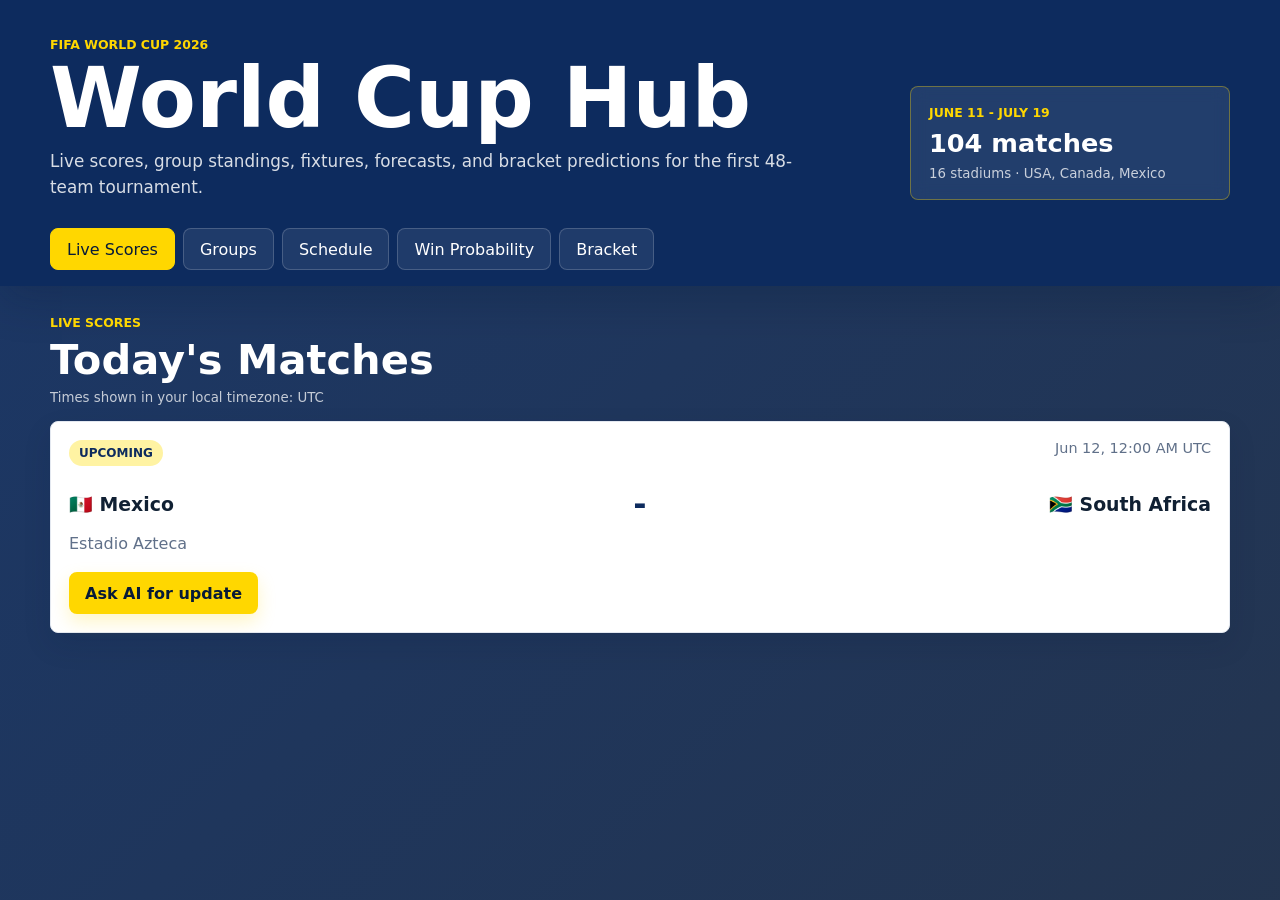
==== index.html @ c452107a "FIFA World Cup 2026 Hub - initial commit" ====
<!DOCTYPE html>
<html lang="en">
  <head>
    <meta charset="UTF-8">
    <meta name="viewport" content="width=device-width, initial-scale=1.0">
    <title>FIFA World Cup 2026 Hub</title>
    <link rel="stylesheet" href="style.css">
    <script src="config.js"></script>
    <script type="module" src="app.js"></script>
  </head>
  <body>
    <header class="site-header">
      <div class="hero">
        <div>
          <span class="eyebrow">FIFA World Cup 2026</span>
          <h1>World Cup Hub</h1>
          <p>Live scores, group standings, fixtures, forecasts, and bracket predictions for the first 48-team tournament.</p>
        </div>
        <div class="hero-card" aria-label="Tournament facts">
          <span>June 11 - July 19</span>
          <strong>104 matches</strong>
          <small>16 stadiums · USA, Canada, Mexico</small>
        </div>
      </div>
      <nav class="tabs" aria-label="World Cup sections">
        <button class="tab-btn active" type="button" data-tab="scores" aria-selected="true">Live Scores</button>
        <button class="tab-btn" type="button" data-tab="groups" aria-selected="false">Groups</button>
        <button class="tab-btn" type="button" data-tab="schedule" aria-selected="false">Schedule</button>
        <button class="tab-btn" type="button" data-tab="probability" aria-selected="false">Win Probability</button>
        <button class="tab-btn" type="button" data-tab="bracket" aria-selected="false">Bracket</button>
      </nav>
    </header>
    <main>
      <div id="tab-content" class="tab-content is-visible"></div>
    </main>
  </body>
</html>
---- style.css ----
:root {
  --navy: #0D2B5E;
  --navy-deep: #071A38;
  --gold: #FFD700;
  --gold-soft: #FFF3A3;
  --ink: #102033;
  --muted: #607089;
  --line: #E3E8F0;
  --surface: #FFFFFF;
  --page: #F4F7FB;
  --success: #138A43;
  --danger: #B42318;
  color-scheme: light;
}

* {
  box-sizing: border-box;
}

body {
  margin: 0;
  min-height: 100vh;
  color: var(--ink);
  background:
    linear-gradient(135deg, rgba(13, 43, 94, 0.94), rgba(7, 26, 56, 0.88)),
    repeating-linear-gradient(90deg, rgba(255, 255, 255, 0.10) 0 2px, transparent 2px 92px),
    var(--page);
  font-family: Inter, ui-sans-serif, system-ui, -apple-system, BlinkMacSystemFont, "Segoe UI", sans-serif;
}

button,
input,
select {
  font: inherit;
}

.site-header {
  color: white;
  background: var(--navy);
  box-shadow: 0 14px 40px rgba(7, 26, 56, 0.24);
}

.hero {
  display: grid;
  grid-template-columns: minmax(0, 1fr) minmax(240px, 320px);
  gap: 28px;
  align-items: end;
  width: min(1180px, calc(100% - 32px));
  margin: 0 auto;
  padding: 34px 0 28px;
}

.hero h1 {
  margin: 6px 0 10px;
  color: white;
  font-size: clamp(2.25rem, 7vw, 5.2rem);
  line-height: 0.95;
  letter-spacing: 0;
}

.hero p {
  max-width: 760px;
  margin: 0;
  color: rgba(255, 255, 255, 0.84);
  font-size: 1.05rem;
  line-height: 1.55;
}

.hero-card {
  display: grid;
  gap: 8px;
  padding: 18px;
  border: 1px solid rgba(255, 215, 0, 0.35);
  border-radius: 8px;
  background: rgba(255, 255, 255, 0.09);
  backdrop-filter: blur(8px);
}

.hero-card span,
.eyebrow {
  color: var(--gold);
  font-size: 0.78rem;
  font-weight: 800;
  letter-spacing: 0;
  text-transform: uppercase;
}

.hero-card strong {
  color: white;
  font-size: 1.6rem;
}

.hero-card small {
  color: rgba(255, 255, 255, 0.76);
}

.tabs {
  display: flex;
  gap: 8px;
  width: min(1180px, calc(100% - 32px));
  margin: 0 auto;
  padding: 0 0 16px;
  overflow-x: auto;
}

.tab-btn {
  flex: 0 0 auto;
  min-height: 42px;
  padding: 0 16px;
  border: 1px solid rgba(255, 255, 255, 0.18);
  border-radius: 8px;
  color: white;
  background: rgba(255, 255, 255, 0.08);
  cursor: pointer;
  transition: background 160ms ease, color 160ms ease, border-color 160ms ease;
}

.tab-btn:hover,
.tab-btn.active {
  color: var(--navy-deep);
  border-color: var(--gold);
  background: var(--gold);
}

main {
  width: min(1180px, calc(100% - 32px));
  margin: 0 auto;
  padding: 26px 0 52px;
}

.tab-content {
  opacity: 0;
  transform: translateY(6px);
  transition: opacity 160ms ease, transform 160ms ease;
}

.tab-content.is-visible {
  opacity: 1;
  transform: translateY(0);
}

.section-heading,
.action-heading {
  display: flex;
  align-items: end;
  justify-content: space-between;
  gap: 18px;
  margin-bottom: 16px;
  color: white;
}

.section-heading h2,
.action-heading h2 {
  margin: 4px 0 0;
  color: white;
  font-size: clamp(1.6rem, 4vw, 2.6rem);
  letter-spacing: 0;
}

.section-heading small,
.action-heading small {
  display: block;
  margin-top: 6px;
  color: rgba(255, 255, 255, 0.74);
}

.card {
  border: 1px solid var(--line);
  border-radius: 8px;
  background: var(--surface);
  box-shadow: 0 12px 28px rgba(7, 26, 56, 0.12);
}

.match-grid,
.group-grid,
.schedule-list,
.bracket-grid {
  display: grid;
  gap: 16px;
}

.match-grid {
  grid-template-columns: repeat(auto-fit, minmax(260px, 1fr));
}

.match-card,
.schedule-card,
.group-card {
  padding: 18px;
}

.match-topline {
  display: flex;
  justify-content: space-between;
  gap: 12px;
  color: var(--muted);
  font-size: 0.9rem;
}

.status {
  display: inline-grid;
  place-items: center;
  min-height: 26px;
  padding: 0 10px;
  border-radius: 999px;
  color: var(--navy);
  background: var(--gold-soft);
  font-size: 0.75rem;
  font-weight: 800;
}

.status.live {
  color: white;
  background: var(--success);
}

.status.ft {
  color: white;
  background: var(--navy);
}

.versus {
  display: grid;
  grid-template-columns: 1fr auto 1fr;
  gap: 14px;
  align-items: center;
  margin: 22px 0 12px;
  font-size: 1.18rem;
  font-weight: 800;
}

.versus span:last-child {
  text-align: right;
}

.score-dash {
  display: block;
  min-width: 48px;
  color: var(--navy);
  font-size: 2rem;
  line-height: 1;
  text-align: center;
}

.versus.compact strong {
  display: grid;
  place-items: center;
  min-width: 48px;
  min-height: 40px;
  border-radius: 8px;
  color: var(--navy);
  background: var(--gold);
}

.versus.compact {
  margin: 14px 0 10px;
  font-size: 1rem;
}

.versus.compact strong {
  min-width: 42px;
  min-height: 32px;
}

.match-card p,
.schedule-card p,
.bracket-stage p,
.info-band p {
  margin: 0;
  color: var(--muted);
  line-height: 1.5;
}

.primary-btn {
  position: relative;
  display: inline-flex;
  align-items: center;
  justify-content: center;
  gap: 10px;
  min-height: 42px;
  margin-top: 16px;
  padding: 0 16px;
  border: 0;
  border-radius: 8px;
  color: var(--navy-deep);
  background: var(--gold);
  font-weight: 800;
  cursor: pointer;
  box-shadow: 0 8px 18px rgba(255, 215, 0, 0.22);
}

.primary-btn:disabled {
  cursor: wait;
  opacity: 0.72;
}

.spinner {
  display: none;
  width: 16px;
  height: 16px;
  border: 2px solid rgba(13, 43, 94, 0.25);
  border-top-color: var(--navy);
  border-radius: 50%;
  animation: spin 700ms linear infinite;
}

.loading .spinner {
  display: inline-block;
}

@keyframes spin {
  to {
    transform: rotate(360deg);
  }
}

.ai-result {
  margin-top: 16px;
  padding: 14px;
  border-left: 4px solid var(--gold);
  border-radius: 8px;
  background: #F7FAFF;
}

.ai-result p {
  margin: 0;
}

.ai-result small {
  display: block;
  margin-top: 10px;
  color: var(--muted);
}

.ai-result.error {
  border-left-color: var(--danger);
  background: #FFF4F2;
}

.info-band {
  display: grid;
  grid-template-columns: minmax(0, 0.9fr) minmax(0, 1.1fr);
  gap: 18px;
  align-items: stretch;
  margin-bottom: 18px;
  padding: 22px;
  border-radius: 8px;
  background: white;
}

.info-band h2 {
  margin: 6px 0 8px;
  color: var(--navy);
  font-size: clamp(1.6rem, 4vw, 2.5rem);
}

.info-band .eyebrow,
.section-heading .eyebrow,
.action-heading .eyebrow {
  color: var(--gold);
}

.info-grid {
  display: grid;
  grid-template-columns: repeat(3, 1fr);
  gap: 12px;
}

.info-grid span {
  display: grid;
  gap: 6px;
  padding: 14px;
  border: 1px solid var(--line);
  border-radius: 8px;
  background: #F7FAFF;
}

.info-grid strong {
  color: var(--navy);
}

.info-grid small {
  color: var(--muted);
  line-height: 1.4;
}

.group-grid {
  grid-template-columns: repeat(auto-fit, minmax(230px, 1fr));
}

.group-card h3 {
  margin: 0 0 12px;
  color: var(--navy);
}

.group-card ul {
  display: grid;
  gap: 10px;
  margin: 0;
  padding: 0;
  list-style: none;
}

.group-card li {
  display: grid;
  grid-template-columns: 32px 1fr auto;
  gap: 8px;
  align-items: center;
  min-height: 34px;
  padding-bottom: 10px;
  border-bottom: 1px solid var(--line);
}

.group-card li:last-child {
  padding-bottom: 0;
  border-bottom: 0;
}

.flag {
  font-size: 1.25rem;
}

.group-card em {
  color: var(--navy);
  font-size: 0.75rem;
  font-style: normal;
  font-weight: 800;
  text-transform: uppercase;
}

.toolbar {
  display: grid;
  grid-template-columns: minmax(0, 1fr) 220px;
  gap: 14px;
  margin-bottom: 16px;
  padding: 14px;
  border-radius: 8px;
  background: white;
}

.toolbar label {
  display: grid;
  gap: 6px;
  color: var(--navy);
  font-weight: 800;
}

.toolbar input,
.toolbar select {
  min-height: 44px;
  width: 100%;
  border: 1px solid var(--line);
  border-radius: 8px;
  padding: 0 12px;
  color: var(--ink);
  background: white;
}

.schedule-list {
  grid-template-columns: repeat(auto-fit, minmax(280px, 1fr));
}

.schedule-card h3 {
  margin: 10px 0 0;
  color: var(--navy);
}

.probability-panel {
  display: grid;
  gap: 14px;
  padding: 18px;
}

.prob-meta {
  display: grid;
  grid-template-columns: 1fr auto auto;
  gap: 10px;
  align-items: center;
  margin-bottom: 8px;
  font-weight: 800;
}

.prob-meta strong {
  color: var(--navy);
}

.prob-meta small {
  color: var(--muted);
}

.prob-meta small.positive {
  color: var(--success);
}

.prob-meta small.negative {
  color: var(--danger);
}

.bar-track {
  height: 12px;
  overflow: hidden;
  border-radius: 999px;
  background: #EAF0F8;
}

.bar-track span {
  display: block;
  height: 100%;
  border-radius: inherit;
  background: linear-gradient(90deg, var(--gold), #F4B400);
  transition: width 240ms ease;
}

.bracket-grid {
  grid-template-columns: repeat(auto-fit, minmax(230px, 1fr));
}

.bracket-stage {
  position: relative;
  padding: 18px;
  border: 1px solid rgba(255, 255, 255, 0.2);
  border-radius: 8px;
  color: white;
  background: rgba(255, 255, 255, 0.10);
}

.bracket-stage span {
  color: var(--gold);
  font-weight: 800;
}

.bracket-stage h3 {
  margin: 10px 0 8px;
  color: white;
}

.bracket-stage p {
  color: rgba(255, 255, 255, 0.78);
}

.empty-state {
  padding: 18px;
  border-radius: 8px;
  color: var(--muted);
  background: white;
}

@media (max-width: 760px) {
  .hero,
  .info-band,
  .toolbar {
    grid-template-columns: 1fr;
  }

  .hero {
    padding-top: 24px;
  }

  .tabs {
    padding-bottom: 12px;
  }

  .section-heading,
  .action-heading {
    align-items: stretch;
    flex-direction: column;
  }

  .action-heading .primary-btn {
    width: 100%;
  }

  .info-grid {
    grid-template-columns: 1fr;
  }

  .versus {
    grid-template-columns: 1fr;
    text-align: left;
  }

  .versus span:last-child {
    text-align: left;
  }

  .score-dash,
  .versus.compact strong {
    width: 54px;
  }
}
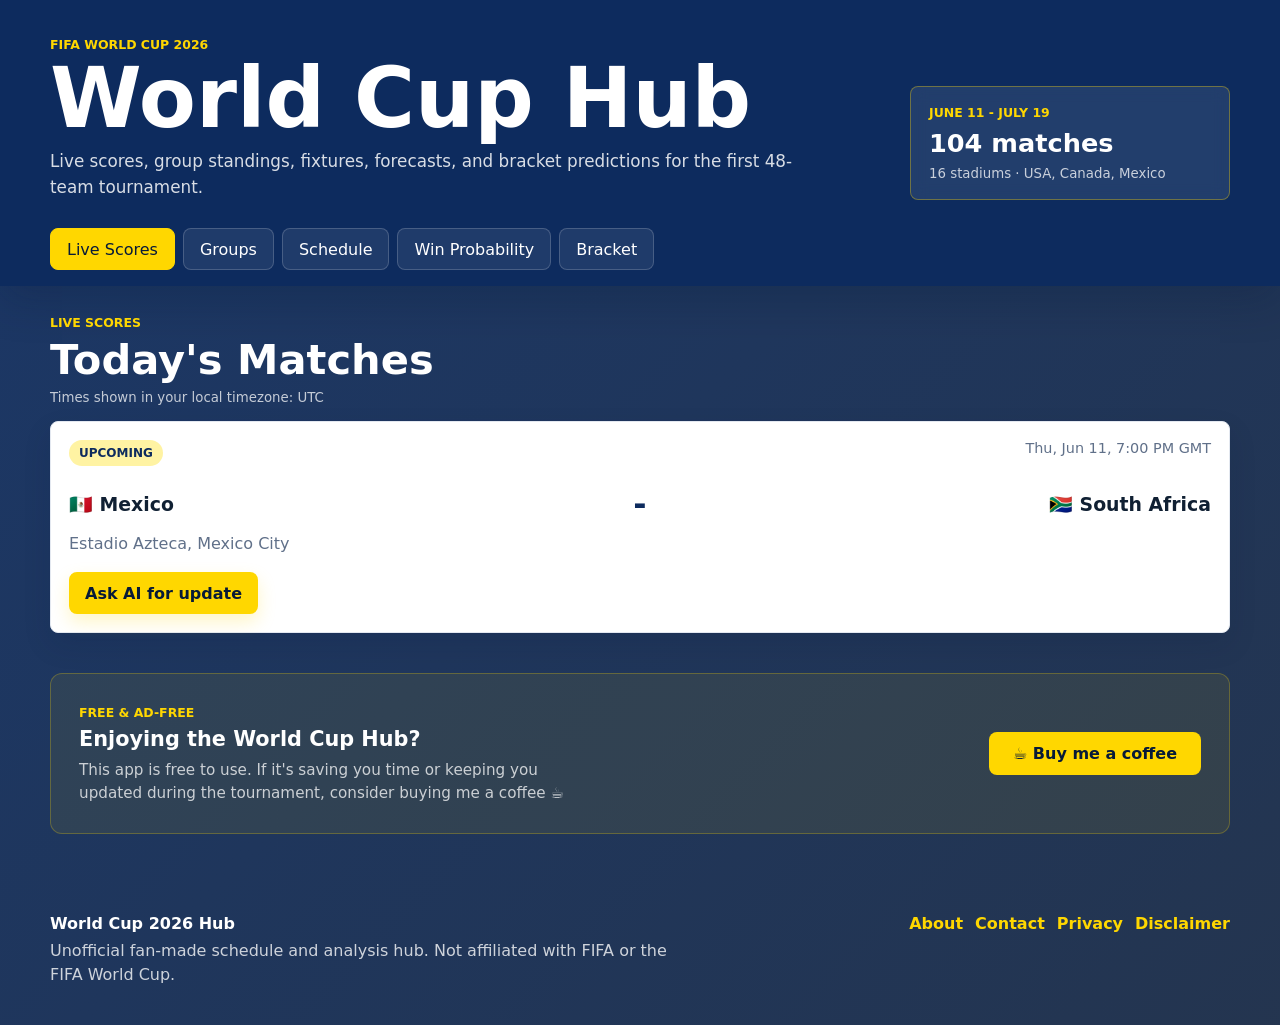
==== commit da0186af: "feat: add Buy Me a Coffee link" ====
--- a/index.html
+++ b/index.html
@@ -3,8 +3,28 @@
   <head>
     <meta charset="UTF-8">
     <meta name="viewport" content="width=device-width, initial-scale=1.0">
-    <title>FIFA World Cup 2026 Hub</title>
+    <title>World Cup 2026 Schedule, Groups & Live Scores in Your Timezone</title>
+    <meta name="description" content="Follow the 2026 World Cup with local-time fixtures, group stage teams, live score updates, win probabilities, and bracket predictions.">
+    <meta name="robots" content="index, follow">
+    <meta name="theme-color" content="#0D2B5E">
+    <meta property="og:title" content="World Cup 2026 Hub">
+    <meta property="og:description" content="World Cup 2026 fixtures, groups, live scores, and predictions shown in your local timezone.">
+    <meta property="og:type" content="website">
+    <meta name="twitter:card" content="summary_large_image">
     <link rel="stylesheet" href="style.css">
+    <script type="application/ld+json">
+      {
+        "@context": "https://schema.org",
+        "@type": "WebSite",
+        "name": "World Cup 2026 Hub",
+        "description": "World Cup 2026 fixtures, groups, live scores, and predictions shown in each visitor's local timezone.",
+        "url": "/",
+        "publisher": {
+          "@type": "Organization",
+          "name": "World Cup 2026 Hub"
+        }
+      }
+    </script>
     <script src="config.js"></script>
     <script type="module" src="app.js"></script>
   </head>
@@ -32,6 +52,35 @@
     </header>
     <main>
       <div id="tab-content" class="tab-content is-visible"></div>
+      <div class="support-banner">
+        <div class="support-inner">
+          <div class="support-text">
+            <span class="eyebrow">Free & Ad-free</span>
+            <h3>Enjoying the World Cup Hub?</h3>
+            <p>This app is free to use. If it's saving you time or keeping you updated during the tournament, consider buying me a coffee ☕</p>
+          </div>
+          <a
+            href="https://buymeacoffee.com/RoshanBastakoti"
+            target="_blank"
+            rel="noopener noreferrer"
+            class="bmc-btn"
+          >
+            ☕ Buy me a coffee
+          </a>
+        </div>
+      </div>
     </main>
+    <footer class="site-footer">
+      <div>
+        <strong>World Cup 2026 Hub</strong>
+        <p>Unofficial fan-made schedule and analysis hub. Not affiliated with FIFA or the FIFA World Cup.</p>
+      </div>
+      <nav aria-label="Site information">
+        <a href="about.html">About</a>
+        <a href="contact.html">Contact</a>
+        <a href="privacy.html">Privacy</a>
+        <a href="disclaimer.html">Disclaimer</a>
+      </nav>
+    </footer>
   </body>
 </html>
--- a/style.css
+++ b/style.css
@@ -545,46 +545,288 @@
   background: white;
 }
 
+.support-banner {
+  margin-top: 40px;
+  padding: 28px;
+  border-radius: 12px;
+  background: rgba(255, 215, 0, 0.08);
+  border: 1px solid rgba(255, 215, 0, 0.25);
+}
+
+.support-inner {
+  display: flex;
+  align-items: center;
+  justify-content: space-between;
+  gap: 24px;
+  flex-wrap: wrap;
+}
+
+.support-text h3 {
+  margin: 6px 0 8px;
+  color: white;
+  font-size: 1.3rem;
+}
+
+.support-text p {
+  margin: 0;
+  color: rgba(255, 255, 255, 0.75);
+  max-width: 520px;
+  font-size: 0.95rem;
+  line-height: 1.5;
+}
+
+.bmc-btn {
+  flex-shrink: 0;
+  display: inline-flex;
+  align-items: center;
+  gap: 8px;
+  padding: 12px 24px;
+  border-radius: 8px;
+  background: var(--gold);
+  color: var(--navy-deep);
+  font-weight: 800;
+  font-size: 1rem;
+  text-decoration: none;
+  transition: opacity 150ms ease;
+  white-space: nowrap;
+}
+
+.bmc-btn:hover {
+  opacity: 0.88;
+}
+
+.site-footer {
+  display: flex;
+  justify-content: space-between;
+  gap: 24px;
+  width: min(1180px, calc(100% - 32px));
+  margin: 0 auto;
+  padding: 28px 0 38px;
+  color: rgba(255, 255, 255, 0.78);
+}
+
+.site-footer strong {
+  display: block;
+  margin-bottom: 6px;
+  color: white;
+}
+
+.site-footer p {
+  max-width: 620px;
+  margin: 0;
+  line-height: 1.5;
+}
+
+.site-footer nav {
+  display: flex;
+  flex-wrap: wrap;
+  gap: 12px;
+  align-items: start;
+  justify-content: flex-end;
+}
+
+.site-footer a,
+.back-link,
+.legal-card a {
+  color: var(--gold);
+  font-weight: 800;
+  text-decoration: none;
+}
+
+.site-footer a:hover,
+.back-link:hover,
+.legal-card a:hover {
+  text-decoration: underline;
+}
+
+.legal-page {
+  min-height: 100vh;
+}
+
+.legal-card {
+  max-width: 820px;
+  margin-top: 24px;
+  padding: 28px;
+  border-radius: 8px;
+  background: white;
+  box-shadow: 0 12px 28px rgba(7, 26, 56, 0.12);
+}
+
+.legal-card h1 {
+  margin: 0 0 16px;
+  color: var(--navy);
+  font-size: clamp(2rem, 5vw, 3rem);
+}
+
+.legal-card p {
+  color: var(--muted);
+  font-size: 1.05rem;
+  line-height: 1.65;
+}
+
 @media (max-width: 760px) {
-  .hero,
-  .info-band,
-  .toolbar {
+  .hero {
     grid-template-columns: 1fr;
-  }
-
-  .hero {
-    padding-top: 24px;
+    padding-top: 20px;
+    padding-bottom: 16px;
+    gap: 16px;
+  }
+
+  .hero h1 {
+    font-size: 2.4rem;
+  }
+
+  .hero-card {
+    display: none;
   }
 
   .tabs {
+    gap: 6px;
     padding-bottom: 12px;
+    -webkit-overflow-scrolling: touch;
+    scrollbar-width: none;
+  }
+
+  .tabs::-webkit-scrollbar {
+    display: none;
+  }
+
+  .tab-btn {
+    min-height: 38px;
+    padding: 0 12px;
+    font-size: 0.85rem;
+  }
+
+  main {
+    padding: 16px 0 40px;
   }
 
   .section-heading,
   .action-heading {
     align-items: stretch;
     flex-direction: column;
+    gap: 10px;
+  }
+
+  .section-heading h2,
+  .action-heading h2 {
+    font-size: 1.6rem;
   }
 
   .action-heading .primary-btn {
     width: 100%;
+    justify-content: center;
+  }
+
+  .info-band {
+    grid-template-columns: 1fr;
+    padding: 16px;
+    gap: 14px;
+  }
+
+  .info-grid {
+    grid-template-columns: 1fr 1fr;
+    gap: 10px;
+  }
+
+  .match-grid {
+    grid-template-columns: 1fr;
+  }
+
+  .group-grid {
+    grid-template-columns: 1fr 1fr;
+    gap: 10px;
+  }
+
+  .group-card {
+    padding: 14px;
+  }
+
+  .group-card h3 {
+    font-size: 0.95rem;
+  }
+
+  .schedule-list {
+    grid-template-columns: 1fr;
+  }
+
+  .toolbar {
+    grid-template-columns: 1fr;
+    gap: 10px;
+    padding: 12px;
+  }
+
+  .versus {
+    grid-template-columns: 1fr auto 1fr;
+    font-size: 1rem;
+    gap: 8px;
+    margin: 14px 0 10px;
+  }
+
+  .versus span:last-child {
+    text-align: right;
+  }
+
+  .score-dash {
+    font-size: 1.4rem;
+    min-width: 32px;
+  }
+
+  .bracket-grid {
+    grid-template-columns: 1fr;
+  }
+
+  .probability-panel {
+    padding: 14px;
+  }
+
+  .prob-meta {
+    grid-template-columns: 1fr auto;
+    gap: 6px;
+  }
+
+  .prob-meta small:last-child {
+    grid-column: 1 / -1;
+  }
+
+  .match-card,
+  .schedule-card {
+    padding: 14px;
+  }
+
+  .primary-btn {
+    width: 100%;
+    justify-content: center;
+  }
+
+  .ai-result {
+    font-size: 0.9rem;
+  }
+
+  .site-footer {
+    flex-direction: column;
+    padding-bottom: 28px;
+  }
+
+  .site-footer nav {
+    justify-content: flex-start;
+  }
+
+  .legal-card {
+    padding: 20px;
+  }
+}
+
+@media (max-width: 400px) {
+  .group-grid {
+    grid-template-columns: 1fr;
   }
 
   .info-grid {
     grid-template-columns: 1fr;
   }
 
-  .versus {
-    grid-template-columns: 1fr;
-    text-align: left;
-  }
-
-  .versus span:last-child {
-    text-align: left;
-  }
-
-  .score-dash,
-  .versus.compact strong {
-    width: 54px;
-  }
-}
+  .hero h1 {
+    font-size: 1.9rem;
+  }
+}
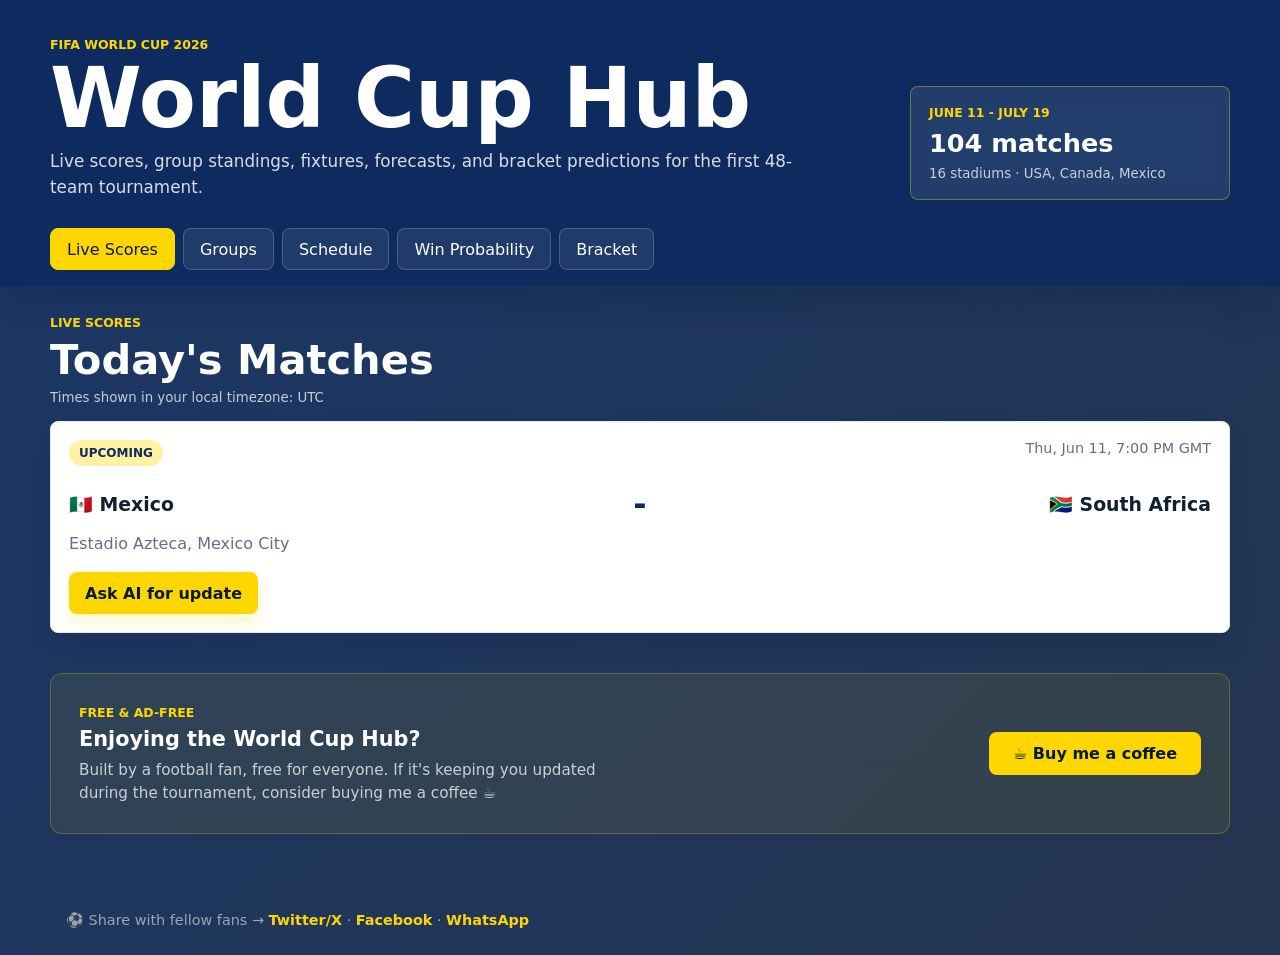
==== commit a5b18485: "feat: secure proxy, SEO, support banner" ====
--- a/index.html
+++ b/index.html
@@ -3,28 +3,58 @@
   <head>
     <meta charset="UTF-8">
     <meta name="viewport" content="width=device-width, initial-scale=1.0">
-    <title>World Cup 2026 Schedule, Groups & Live Scores in Your Timezone</title>
-    <meta name="description" content="Follow the 2026 World Cup with local-time fixtures, group stage teams, live score updates, win probabilities, and bracket predictions.">
+
+    <!-- Primary SEO -->
+    <title>FIFA World Cup 2026 Hub – Live Scores, Fixtures & Groups</title>
+    <meta name="description" content="Free FIFA World Cup 2026 hub with live scores, match fixtures, group standings, win probabilities and bracket predictions. All match times in your local timezone. 48 teams, 104 matches, USA, Canada & Mexico.">
+    <meta name="keywords" content="FIFA World Cup 2026, World Cup live scores, World Cup fixtures, World Cup 2026 schedule, World Cup groups, World Cup bracket, World Cup 2026 Australia, World Cup time converter, football 2026">
+    <meta name="author" content="Roshan Bastakoti">
     <meta name="robots" content="index, follow">
-    <meta name="theme-color" content="#0D2B5E">
-    <meta property="og:title" content="World Cup 2026 Hub">
-    <meta property="og:description" content="World Cup 2026 fixtures, groups, live scores, and predictions shown in your local timezone.">
+    <link rel="canonical" href="https://wc2026-hub-pi.vercel.app/">
+
+    <!-- Open Graph (Facebook, WhatsApp, LinkedIn) -->
     <meta property="og:type" content="website">
+    <meta property="og:url" content="https://wc2026-hub-pi.vercel.app/">
+    <meta property="og:title" content="FIFA World Cup 2026 Hub – Live Scores & Fixtures">
+    <meta property="og:description" content="Free World Cup 2026 hub with live scores, fixtures, groups and win probabilities. Match times shown in YOUR local timezone. Updated with AI.">
+    <meta property="og:image" content="https://wc2026-hub-pi.vercel.app/og-image.png">
+    <meta property="og:site_name" content="World Cup 2026 Hub">
+
+    <!-- Twitter Card -->
     <meta name="twitter:card" content="summary_large_image">
-    <link rel="stylesheet" href="style.css">
+    <meta name="twitter:title" content="FIFA World Cup 2026 Hub – Live Scores & Fixtures">
+    <meta name="twitter:description" content="Free World Cup 2026 hub with live scores, fixtures, groups and win probabilities. Match times in your local timezone.">
+    <meta name="twitter:image" content="https://wc2026-hub-pi.vercel.app/og-image.png">
+
+    <!-- Favicon -->
+    <link rel="icon" type="image/svg+xml" href="data:image/svg+xml,<svg xmlns='http://www.w3.org/2000/svg' viewBox='0 0 100 100'><text y='.9em' font-size='90'>⚽</text></svg>">
+
+    <!-- Structured Data (Google Rich Results) -->
     <script type="application/ld+json">
-      {
-        "@context": "https://schema.org",
-        "@type": "WebSite",
-        "name": "World Cup 2026 Hub",
-        "description": "World Cup 2026 fixtures, groups, live scores, and predictions shown in each visitor's local timezone.",
-        "url": "/",
-        "publisher": {
-          "@type": "Organization",
-          "name": "World Cup 2026 Hub"
+    {
+      "@context": "https://schema.org",
+      "@type": "WebSite",
+      "name": "FIFA World Cup 2026 Hub",
+      "description": "Live scores, fixtures, groups and win probabilities for FIFA World Cup 2026",
+      "url": "https://wc2026-hub-pi.vercel.app/",
+      "author": {
+        "@type": "Person",
+        "name": "Roshan Bastakoti"
+      },
+      "about": {
+        "@type": "SportsEvent",
+        "name": "FIFA World Cup 2026",
+        "startDate": "2026-06-11",
+        "endDate": "2026-07-19",
+        "location": {
+          "@type": "Place",
+          "name": "USA, Canada, Mexico"
         }
       }
+    }
     </script>
+
+    <link rel="stylesheet" href="style.css">
     <script src="config.js"></script>
     <script type="module" src="app.js"></script>
   </head>
@@ -52,12 +82,14 @@
     </header>
     <main>
       <div id="tab-content" class="tab-content is-visible"></div>
+
+      <!-- Support Banner -->
       <div class="support-banner">
         <div class="support-inner">
           <div class="support-text">
             <span class="eyebrow">Free & Ad-free</span>
             <h3>Enjoying the World Cup Hub?</h3>
-            <p>This app is free to use. If it's saving you time or keeping you updated during the tournament, consider buying me a coffee ☕</p>
+            <p>Built by a football fan, free for everyone. If it's keeping you updated during the tournament, consider buying me a coffee ☕</p>
           </div>
           <a
             href="https://buymeacoffee.com/RoshanBastakoti"
@@ -70,17 +102,14 @@
         </div>
       </div>
     </main>
+
+    <!-- Share nudge -->
     <footer class="site-footer">
-      <div>
-        <strong>World Cup 2026 Hub</strong>
-        <p>Unofficial fan-made schedule and analysis hub. Not affiliated with FIFA or the FIFA World Cup.</p>
-      </div>
-      <nav aria-label="Site information">
-        <a href="about.html">About</a>
-        <a href="contact.html">Contact</a>
-        <a href="privacy.html">Privacy</a>
-        <a href="disclaimer.html">Disclaimer</a>
-      </nav>
+      <p>⚽ Share with fellow fans →
+        <a href="https://twitter.com/intent/tweet?text=Free+FIFA+World+Cup+2026+hub+with+live+scores+%26+fixtures+in+your+local+time!&url=https://wc2026-hub-pi.vercel.app" target="_blank" rel="noopener">Twitter/X</a> ·
+        <a href="https://www.facebook.com/sharer/sharer.php?u=https://wc2026-hub-pi.vercel.app" target="_blank" rel="noopener">Facebook</a> ·
+        <a href="https://wa.me/?text=Free+FIFA+World+Cup+2026+hub+with+live+scores+%26+local+times!+https://wc2026-hub-pi.vercel.app" target="_blank" rel="noopener">WhatsApp</a>
+      </p>
     </footer>
   </body>
 </html>
--- a/style.css
+++ b/style.css
@@ -830,3 +830,89 @@
     font-size: 1.9rem;
   }
 }
+
+/* === PASTE THESE AT THE BOTTOM OF YOUR style.css === */
+
+.support-banner {
+  margin-top: 40px;
+  padding: 28px;
+  border-radius: 12px;
+  background: rgba(255, 215, 0, 0.08);
+  border: 1px solid rgba(255, 215, 0, 0.25);
+}
+
+.support-inner {
+  display: flex;
+  align-items: center;
+  justify-content: space-between;
+  gap: 24px;
+  flex-wrap: wrap;
+}
+
+.support-text h3 {
+  margin: 6px 0 8px;
+  color: white;
+  font-size: 1.3rem;
+}
+
+.support-text p {
+  margin: 0;
+  color: rgba(255, 255, 255, 0.75);
+  max-width: 520px;
+  font-size: 0.95rem;
+  line-height: 1.5;
+}
+
+.bmc-btn {
+  flex-shrink: 0;
+  display: inline-flex;
+  align-items: center;
+  gap: 8px;
+  padding: 12px 24px;
+  border-radius: 8px;
+  background: var(--gold);
+  color: var(--navy-deep);
+  font-weight: 800;
+  font-size: 1rem;
+  text-decoration: none;
+  transition: opacity 150ms ease;
+  white-space: nowrap;
+}
+
+.bmc-btn:hover {
+  opacity: 0.88;
+}
+
+.site-footer {
+  text-align: center;
+  padding: 24px 16px;
+  color: rgba(255, 255, 255, 0.55);
+  font-size: 0.9rem;
+}
+
+.site-footer a {
+  color: var(--gold);
+  text-decoration: none;
+  font-weight: 600;
+}
+
+.site-footer a:hover {
+  text-decoration: underline;
+}
+
+@media (max-width: 760px) {
+  .support-banner {
+    padding: 20px;
+    margin-top: 28px;
+  }
+
+  .support-inner {
+    flex-direction: column;
+    align-items: flex-start;
+  }
+
+  .bmc-btn {
+    width: 100%;
+    justify-content: center;
+  }
+}
